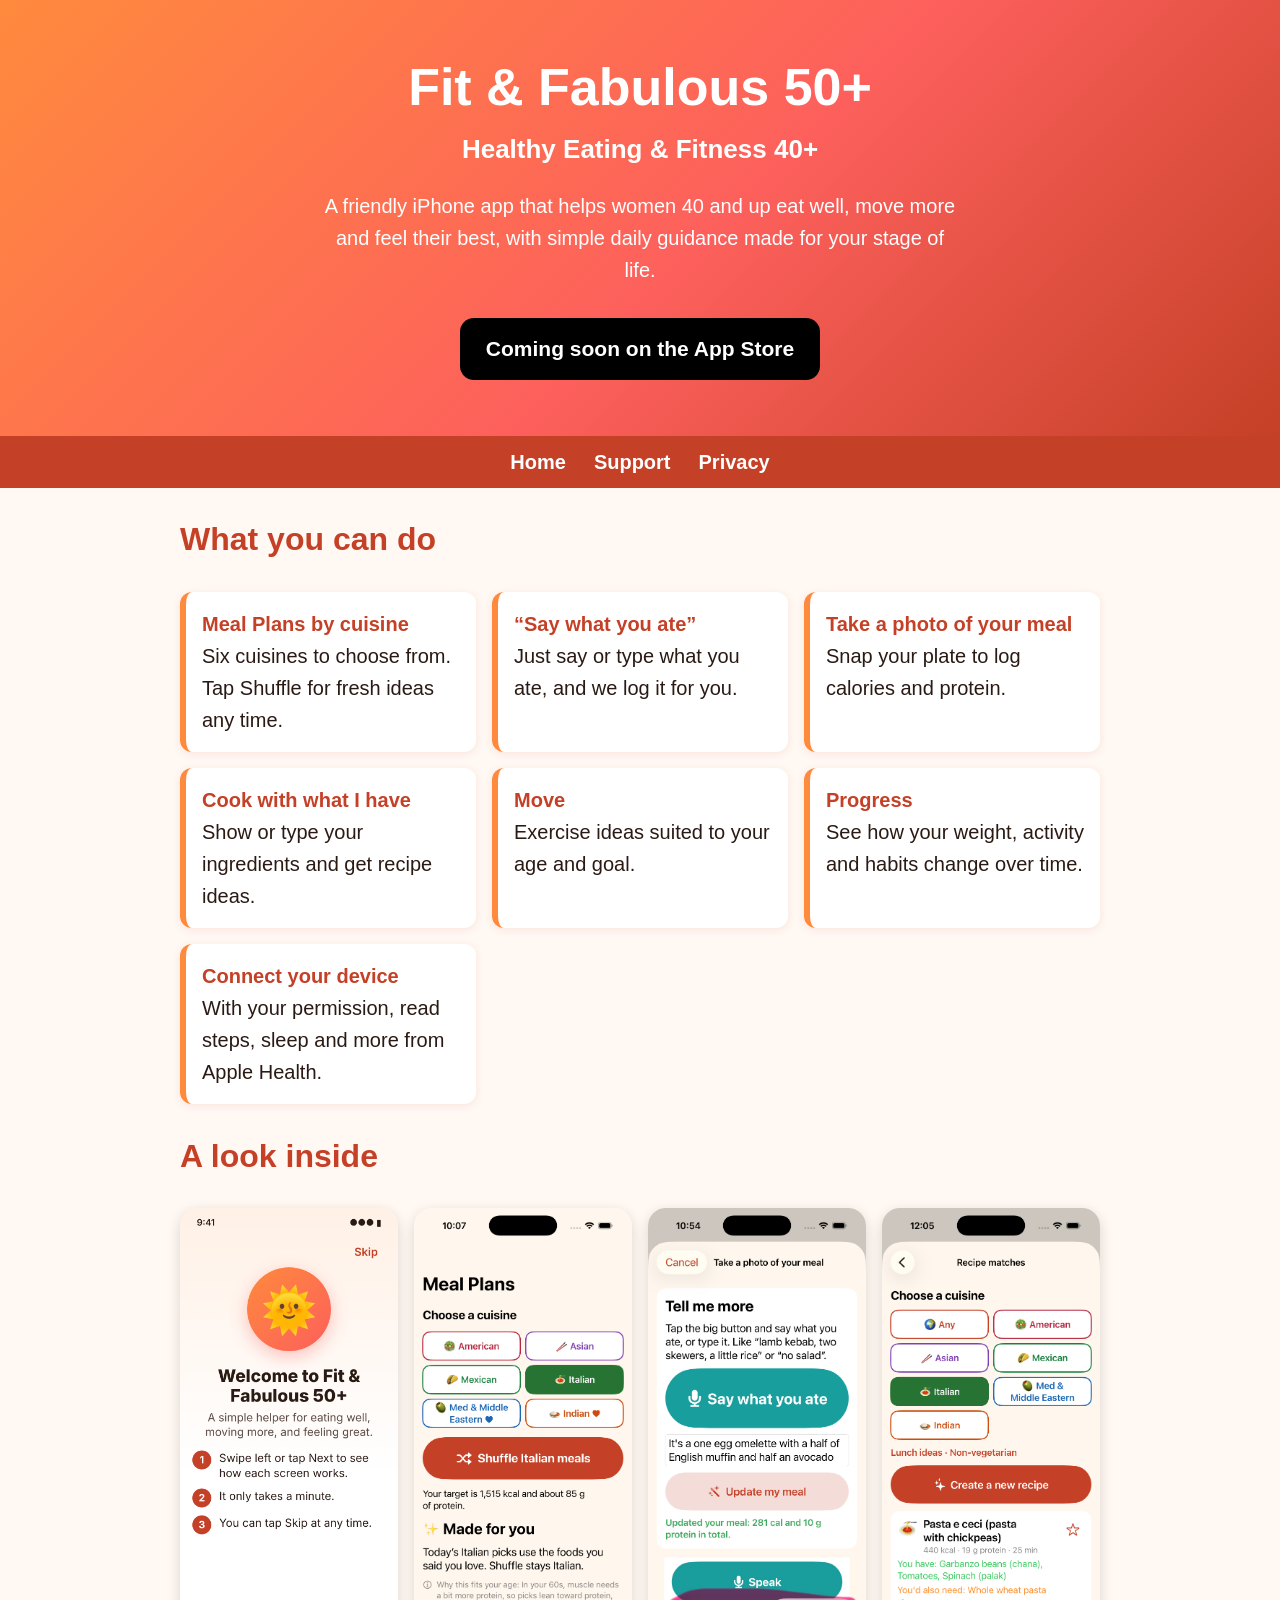
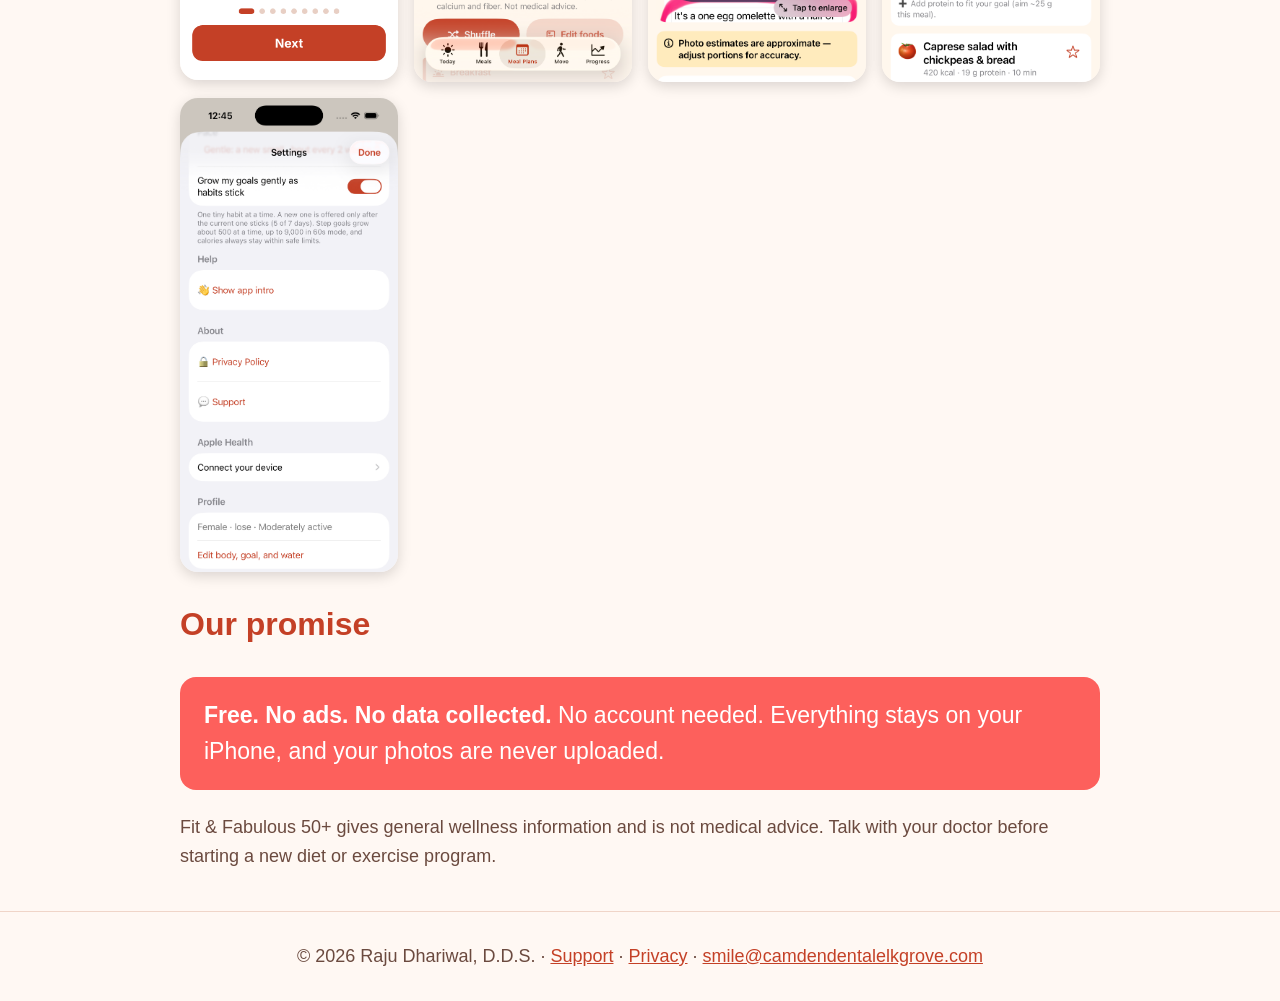
==== index.html @ a09315a0 "Add static site for GitHub Pages. Publish the Fit & Fabulous 50 site from the repository root so Pag" ====
<!DOCTYPE html><html lang="en"><head><meta charset="utf-8"><meta name="viewport" content="width=device-width,initial-scale=1">
<title>Fit &amp; Fabulous 50+ – Healthy Eating &amp; Fitness 40+</title><meta name="description" content="A free, simple iPhone app to help women 40 and up eat well, move more and feel their best. No ads, no data collected.">
<link rel="stylesheet" href="/style.css"></head><body>
<header class="top"><div class="wrap"><h1>Fit &amp; Fabulous 50+</h1><div class="sub">Healthy Eating &amp; Fitness 40+</div>
<p>A friendly iPhone app that helps women 40 and up eat well, move more and feel their best, with simple daily guidance made for your stage of life.</p>
<span class="badge" role="img" aria-label="Coming soon on the App Store"> Coming soon on the App Store</span></div></header>
<nav><a href="/">Home</a><a href="/support/">Support</a><a href="/privacy/">Privacy</a></nav>
<main class="wrap">
<h2>What you can do</h2><ul class="features">
<li><b>Meal Plans by cuisine</b>Six cuisines to choose from. Tap Shuffle for fresh ideas any time.</li>
<li><b>“Say what you ate”</b>Just say or type what you ate, and we log it for you.</li>
<li><b>Take a photo of your meal</b>Snap your plate to log calories and protein.</li>
<li><b>Cook with what I have</b>Show or type your ingredients and get recipe ideas.</li>
<li><b>Move</b>Exercise ideas suited to your age and goal.</li>
<li><b>Progress</b>See how your weight, activity and habits change over time.</li>
<li><b>Connect your device</b>With your permission, read steps, sleep and more from Apple Health.</li></ul>
<h2>A look inside</h2><div class="shots">
<img src="/images/onboarding01.png" alt="Welcome screen" loading="lazy">
<img src="/images/mealplans_shuffle_b16.png" alt="Meal Plans with Shuffle" loading="lazy">
<img src="/images/snap_review_b18.png" alt="Reviewing a meal photo" loading="lazy">
<img src="/images/cook_cuisine_b19.png" alt="Cook with what I have" loading="lazy">
<img src="/images/settings_b20.png" alt="Settings" loading="lazy"></div>
<h2>Our promise</h2><p class="promise"><strong>Free. No ads. No data collected.</strong> No account needed. Everything stays on your iPhone, and your photos are never uploaded.</p>
<p class="note">Fit &amp; Fabulous 50+ gives general wellness information and is not medical advice. Talk with your doctor before starting a new diet or exercise program.</p>
</main><footer>© 2026 Raju Dhariwal, D.D.S. · <a href="/support/">Support</a> · <a href="/privacy/">Privacy</a> · <a href="mailto:smile@camdendentalelkgrove.com">smile@camdendentalelkgrove.com</a></footer></body></html>
---- style.css ----
*{box-sizing:border-box}html{-webkit-text-size-adjust:100%}body{margin:0;font-family:-apple-system,"Segoe UI",Helvetica,Arial,sans-serif;font-size:20px;line-height:1.6;color:#2a1a14;background:#fff8f3;overflow-x:hidden}
img{max-width:100%;height:auto}a{color:#C44026}.wrap{max-width:960px;margin:0 auto;padding:0 20px}
header.top{background:linear-gradient(135deg,#FF8A3D,#FD605C 55%,#C44026);color:#fff;padding:48px 0 56px;text-align:center}
header.top h1{font-size:2.6em;margin:.2em 0;line-height:1.15}header.top .sub{font-size:1.3em;font-weight:600}header.top p{max-width:640px;margin:1em auto}
nav{background:#C44026;text-align:center;padding:10px}nav a{color:#fff;margin:0 14px;font-weight:600;text-decoration:none}
.badge{display:inline-block;background:#000;color:#fff;border-radius:14px;padding:14px 26px;font-weight:700;font-size:1.05em;margin-top:12px}
h2{color:#C44026;font-size:1.6em}.features{list-style:none;padding:0;display:grid;grid-template-columns:repeat(auto-fit,minmax(260px,1fr));gap:16px}
.features li{background:#fff;border-left:6px solid #FF8A3D;border-radius:12px;padding:16px;box-shadow:0 2px 8px rgba(196,64,38,.1)}.features b{display:block;color:#C44026}
.shots{display:grid;grid-template-columns:repeat(auto-fit,minmax(180px,1fr));gap:16px}.shots img{border-radius:18px;box-shadow:0 4px 14px rgba(0,0,0,.15)}
.promise{background:#FD605C;color:#fff;border-radius:16px;padding:20px 24px;font-size:1.15em}
.note,footer{font-size:.9em;color:#6b4a3f}footer{text-align:center;padding:30px 20px;border-top:1px solid #f0d5c8;margin-top:40px}
.box{background:#ffe9dc;padding:16px;border-radius:12px}main{padding:20px 0}
@media(max-width:600px){body{font-size:19px}header.top h1{font-size:2em}}
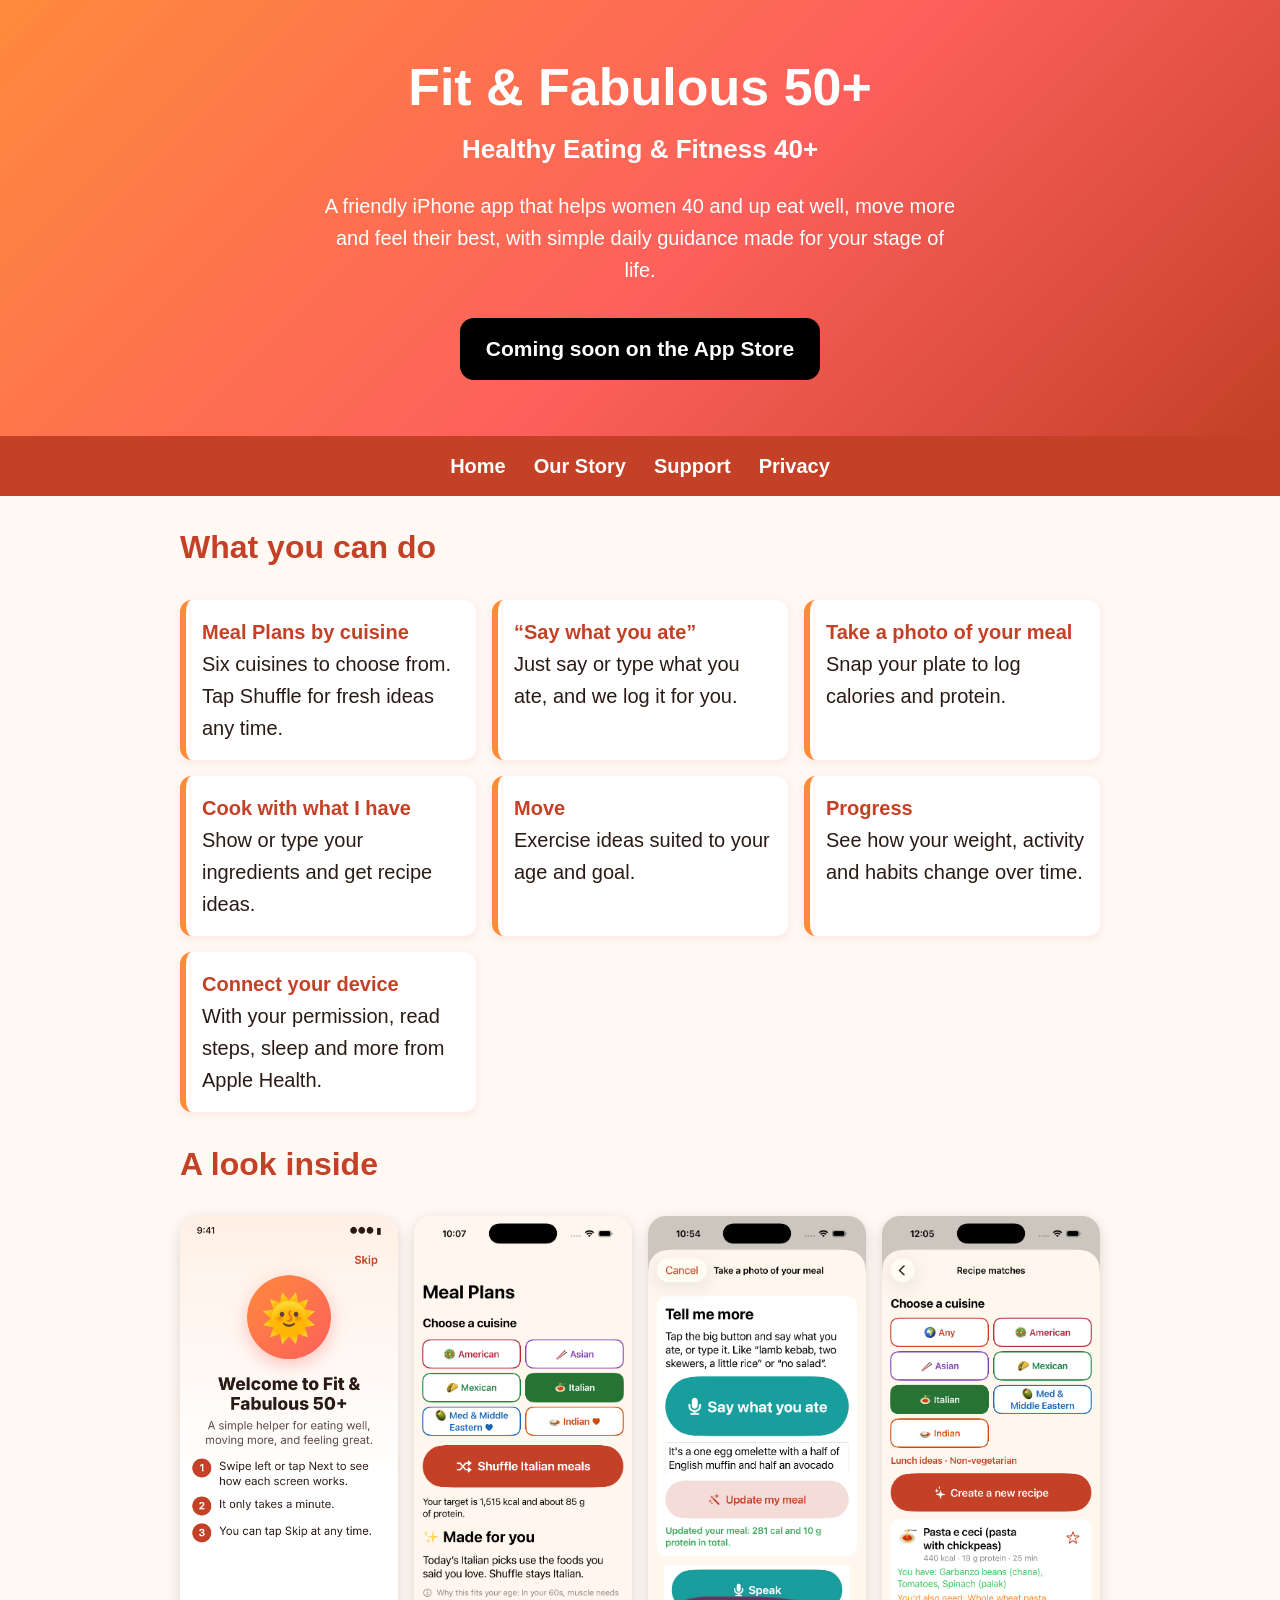
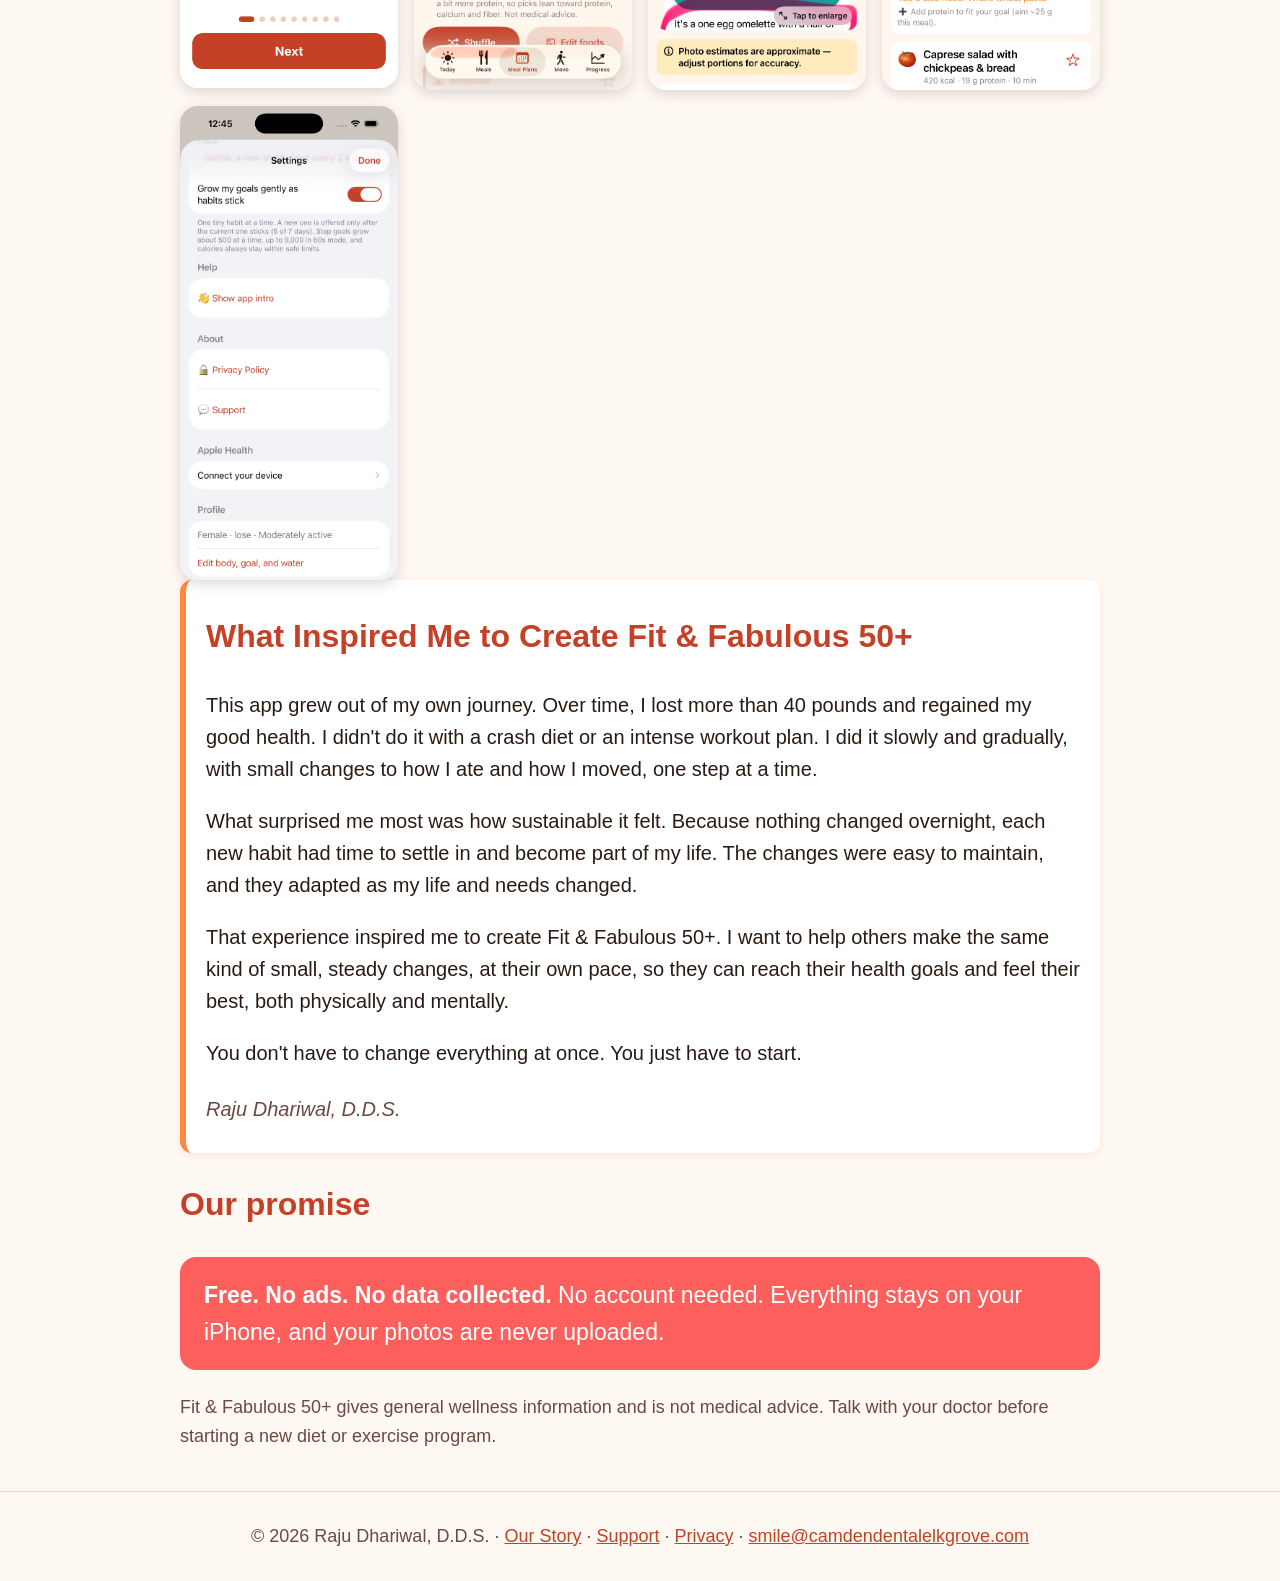
==== commit 852c6736: "Add the founder's story to the homepage. Place the note after the screenshots and link to it as Our " ====
--- a/index.html
+++ b/index.html
@@ -4,7 +4,7 @@
 <header class="top"><div class="wrap"><h1>Fit &amp; Fabulous 50+</h1><div class="sub">Healthy Eating &amp; Fitness 40+</div>
 <p>A friendly iPhone app that helps women 40 and up eat well, move more and feel their best, with simple daily guidance made for your stage of life.</p>
 <span class="badge" role="img" aria-label="Coming soon on the App Store"> Coming soon on the App Store</span></div></header>
-<nav><a href="/">Home</a><a href="/support/">Support</a><a href="/privacy/">Privacy</a></nav>
+<nav><a href="/">Home</a><a href="#story">Our Story</a><a href="/support/">Support</a><a href="/privacy/">Privacy</a></nav>
 <main class="wrap">
 <h2>What you can do</h2><ul class="features">
 <li><b>Meal Plans by cuisine</b>Six cuisines to choose from. Tap Shuffle for fresh ideas any time.</li>
@@ -20,6 +20,14 @@
 <img src="/images/snap_review_b18.png" alt="Reviewing a meal photo" loading="lazy">
 <img src="/images/cook_cuisine_b19.png" alt="Cook with what I have" loading="lazy">
 <img src="/images/settings_b20.png" alt="Settings" loading="lazy"></div>
+<section id="story" class="story">
+<h2>What Inspired Me to Create Fit &amp; Fabulous 50+</h2>
+<p>This app grew out of my own journey. Over time, I lost more than 40 pounds and regained my good health. I didn't do it with a crash diet or an intense workout plan. I did it slowly and gradually, with small changes to how I ate and how I moved, one step at a time.</p>
+<p>What surprised me most was how sustainable it felt. Because nothing changed overnight, each new habit had time to settle in and become part of my life. The changes were easy to maintain, and they adapted as my life and needs changed.</p>
+<p>That experience inspired me to create Fit &amp; Fabulous 50+. I want to help others make the same kind of small, steady changes, at their own pace, so they can reach their health goals and feel their best, both physically and mentally.</p>
+<p>You don't have to change everything at once. You just have to start.</p>
+<p class="signature"><em>Raju Dhariwal, D.D.S.</em></p>
+</section>
 <h2>Our promise</h2><p class="promise"><strong>Free. No ads. No data collected.</strong> No account needed. Everything stays on your iPhone, and your photos are never uploaded.</p>
 <p class="note">Fit &amp; Fabulous 50+ gives general wellness information and is not medical advice. Talk with your doctor before starting a new diet or exercise program.</p>
-</main><footer>© 2026 Raju Dhariwal, D.D.S. · <a href="/support/">Support</a> · <a href="/privacy/">Privacy</a> · <a href="mailto:smile@camdendentalelkgrove.com">smile@camdendentalelkgrove.com</a></footer></body></html>
+</main><footer>© 2026 Raju Dhariwal, D.D.S. · <a href="#story">Our Story</a> · <a href="/support/">Support</a> · <a href="/privacy/">Privacy</a> · <a href="mailto:smile@camdendentalelkgrove.com">smile@camdendentalelkgrove.com</a></footer></body></html>
--- a/style.css
+++ b/style.css
@@ -1,12 +1,14 @@
 *{box-sizing:border-box}html{-webkit-text-size-adjust:100%}body{margin:0;font-family:-apple-system,"Segoe UI",Helvetica,Arial,sans-serif;font-size:20px;line-height:1.6;color:#2a1a14;background:#fff8f3;overflow-x:hidden}
-img{max-width:100%;height:auto}a{color:#C44026}.wrap{max-width:960px;margin:0 auto;padding:0 20px}
+img{max-width:100%;height:auto}a{color:#C44026;overflow-wrap:break-word}.wrap{max-width:960px;margin:0 auto;padding:0 20px}
 header.top{background:linear-gradient(135deg,#FF8A3D,#FD605C 55%,#C44026);color:#fff;padding:48px 0 56px;text-align:center}
 header.top h1{font-size:2.6em;margin:.2em 0;line-height:1.15}header.top .sub{font-size:1.3em;font-weight:600}header.top p{max-width:640px;margin:1em auto}
-nav{background:#C44026;text-align:center;padding:10px}nav a{color:#fff;margin:0 14px;font-weight:600;text-decoration:none}
+nav{background:#C44026;text-align:center;padding:10px 8px}nav a{color:#fff;display:inline-block;margin:4px 14px;font-weight:600;text-decoration:none}
 .badge{display:inline-block;background:#000;color:#fff;border-radius:14px;padding:14px 26px;font-weight:700;font-size:1.05em;margin-top:12px}
 h2{color:#C44026;font-size:1.6em}.features{list-style:none;padding:0;display:grid;grid-template-columns:repeat(auto-fit,minmax(260px,1fr));gap:16px}
 .features li{background:#fff;border-left:6px solid #FF8A3D;border-radius:12px;padding:16px;box-shadow:0 2px 8px rgba(196,64,38,.1)}.features b{display:block;color:#C44026}
 .shots{display:grid;grid-template-columns:repeat(auto-fit,minmax(180px,1fr));gap:16px}.shots img{border-radius:18px;box-shadow:0 4px 14px rgba(0,0,0,.15)}
+.story{background:#fff;border-left:6px solid #FF8A3D;border-radius:12px;padding:4px 20px 8px;box-shadow:0 2px 8px rgba(196,64,38,.1);overflow-wrap:break-word}
+.story .signature{font-style:italic;color:#6b4a3f;margin-top:1.2em}
 .promise{background:#FD605C;color:#fff;border-radius:16px;padding:20px 24px;font-size:1.15em}
 .note,footer{font-size:.9em;color:#6b4a3f}footer{text-align:center;padding:30px 20px;border-top:1px solid #f0d5c8;margin-top:40px}
 .box{background:#ffe9dc;padding:16px;border-radius:12px}main{padding:20px 0}
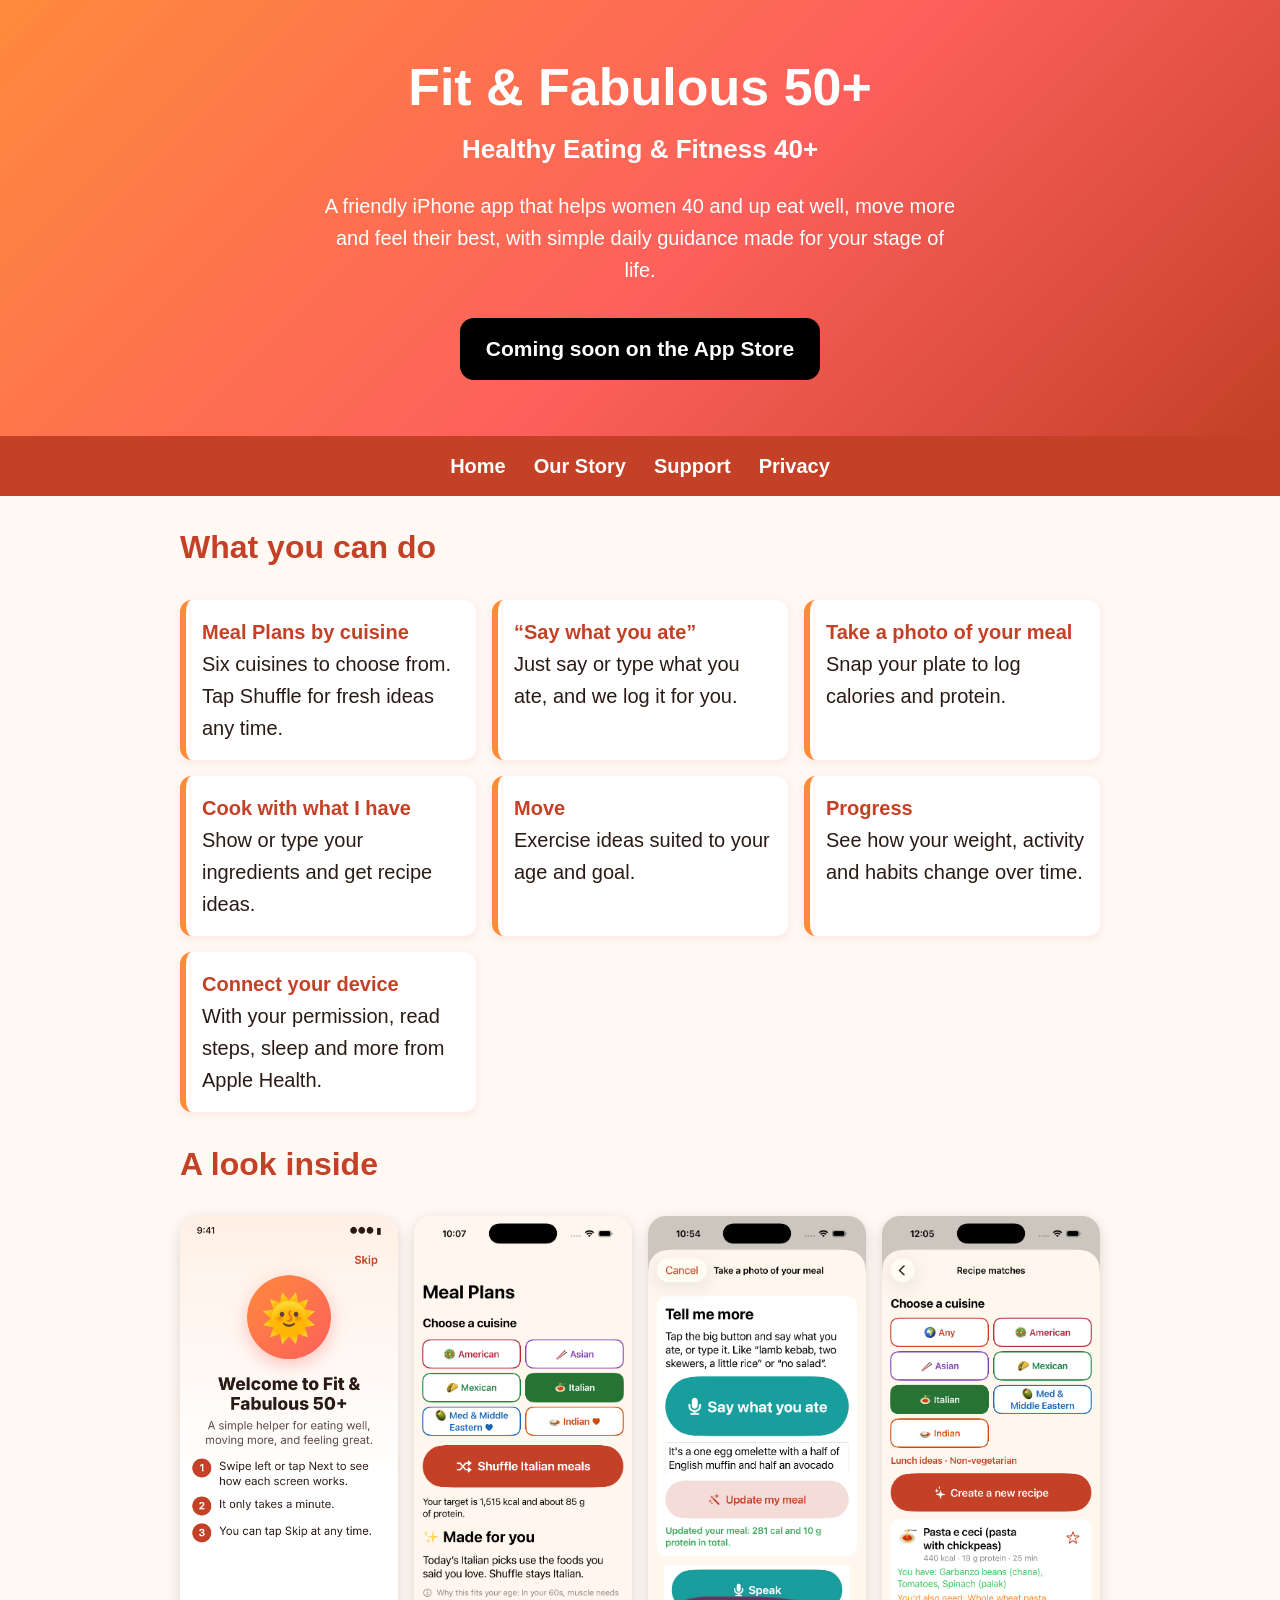
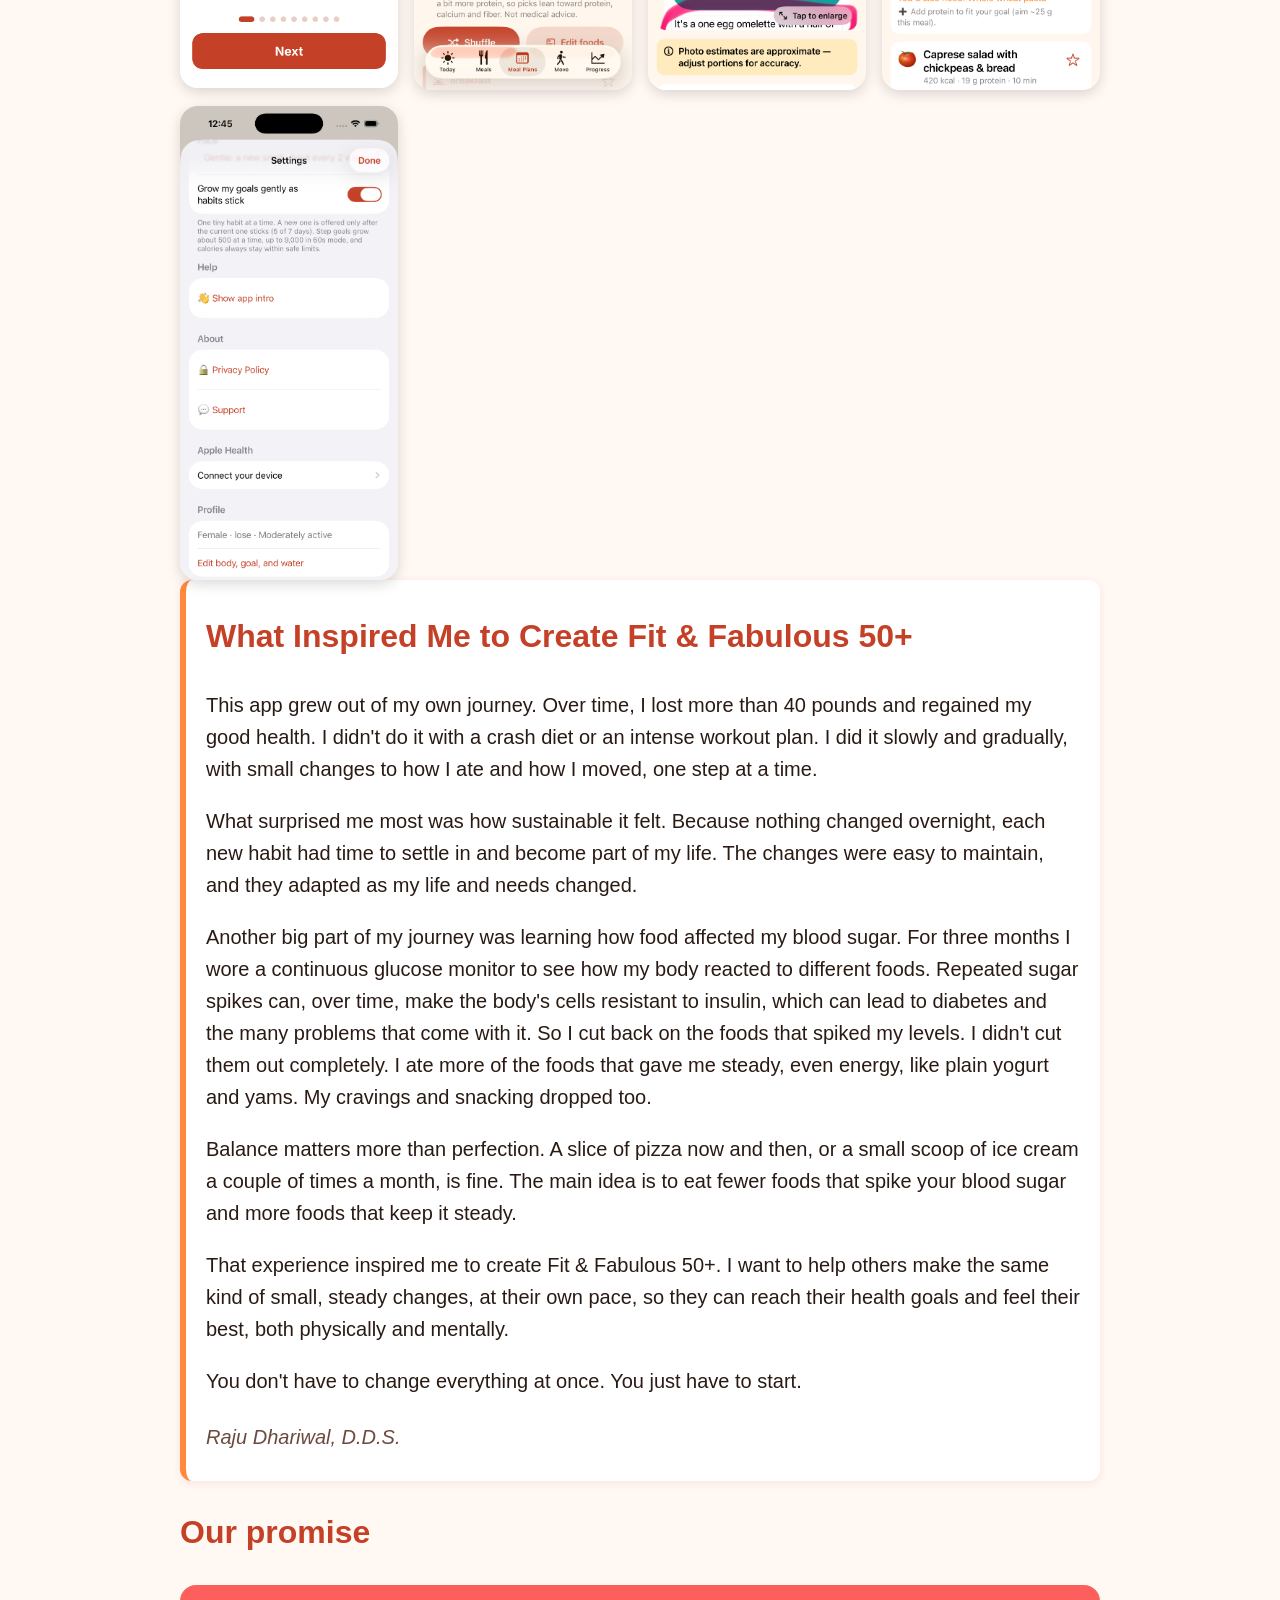
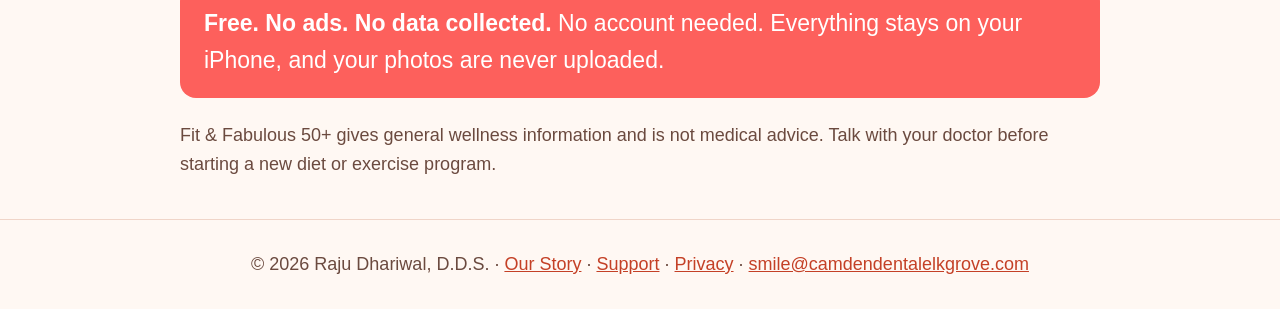
==== commit ef2b549d: "Add blood sugar paragraphs to the founder's story. Insert the two new notes between the habit paragr" ====
--- a/index.html
+++ b/index.html
@@ -24,6 +24,8 @@
 <h2>What Inspired Me to Create Fit &amp; Fabulous 50+</h2>
 <p>This app grew out of my own journey. Over time, I lost more than 40 pounds and regained my good health. I didn't do it with a crash diet or an intense workout plan. I did it slowly and gradually, with small changes to how I ate and how I moved, one step at a time.</p>
 <p>What surprised me most was how sustainable it felt. Because nothing changed overnight, each new habit had time to settle in and become part of my life. The changes were easy to maintain, and they adapted as my life and needs changed.</p>
+<p>Another big part of my journey was learning how food affected my blood sugar. For three months I wore a continuous glucose monitor to see how my body reacted to different foods. Repeated sugar spikes can, over time, make the body's cells resistant to insulin, which can lead to diabetes and the many problems that come with it. So I cut back on the foods that spiked my levels. I didn't cut them out completely. I ate more of the foods that gave me steady, even energy, like plain yogurt and yams. My cravings and snacking dropped too.</p>
+<p>Balance matters more than perfection. A slice of pizza now and then, or a small scoop of ice cream a couple of times a month, is fine. The main idea is to eat fewer foods that spike your blood sugar and more foods that keep it steady.</p>
 <p>That experience inspired me to create Fit &amp; Fabulous 50+. I want to help others make the same kind of small, steady changes, at their own pace, so they can reach their health goals and feel their best, both physically and mentally.</p>
 <p>You don't have to change everything at once. You just have to start.</p>
 <p class="signature"><em>Raju Dhariwal, D.D.S.</em></p>
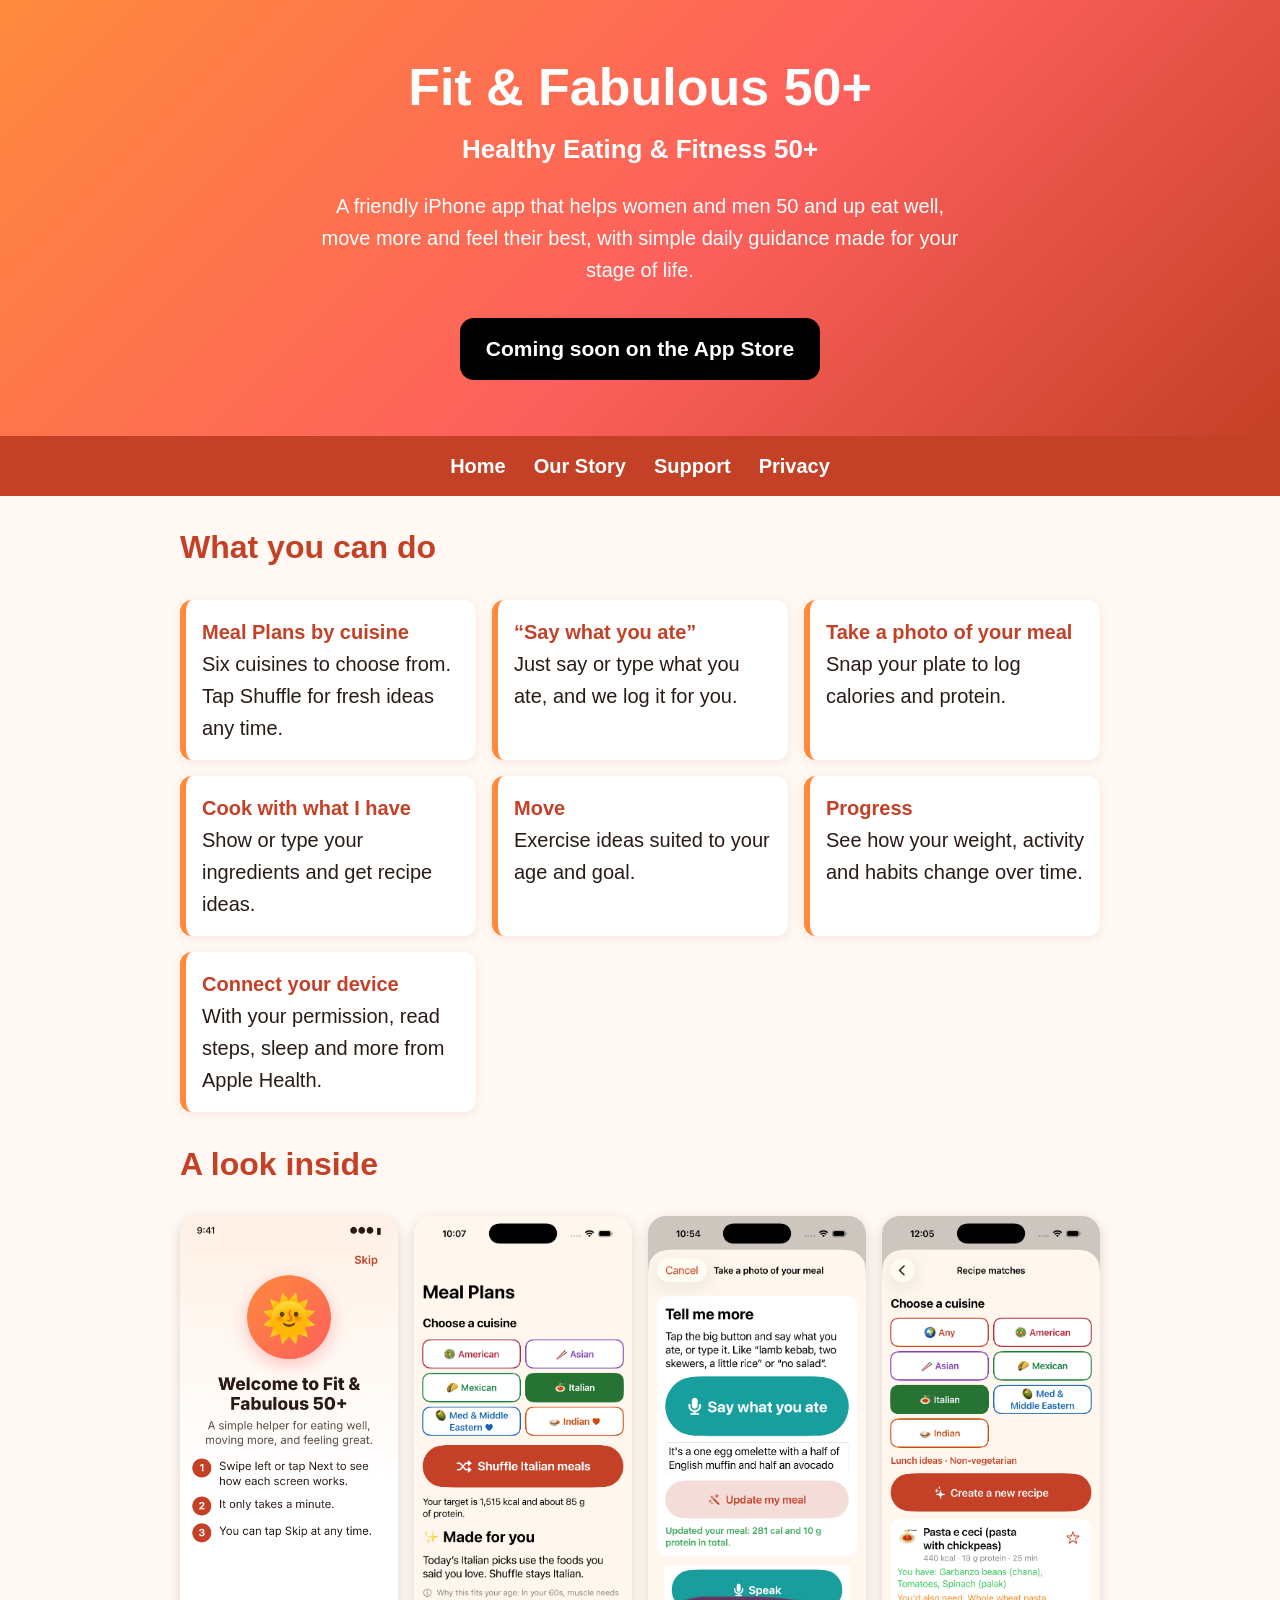
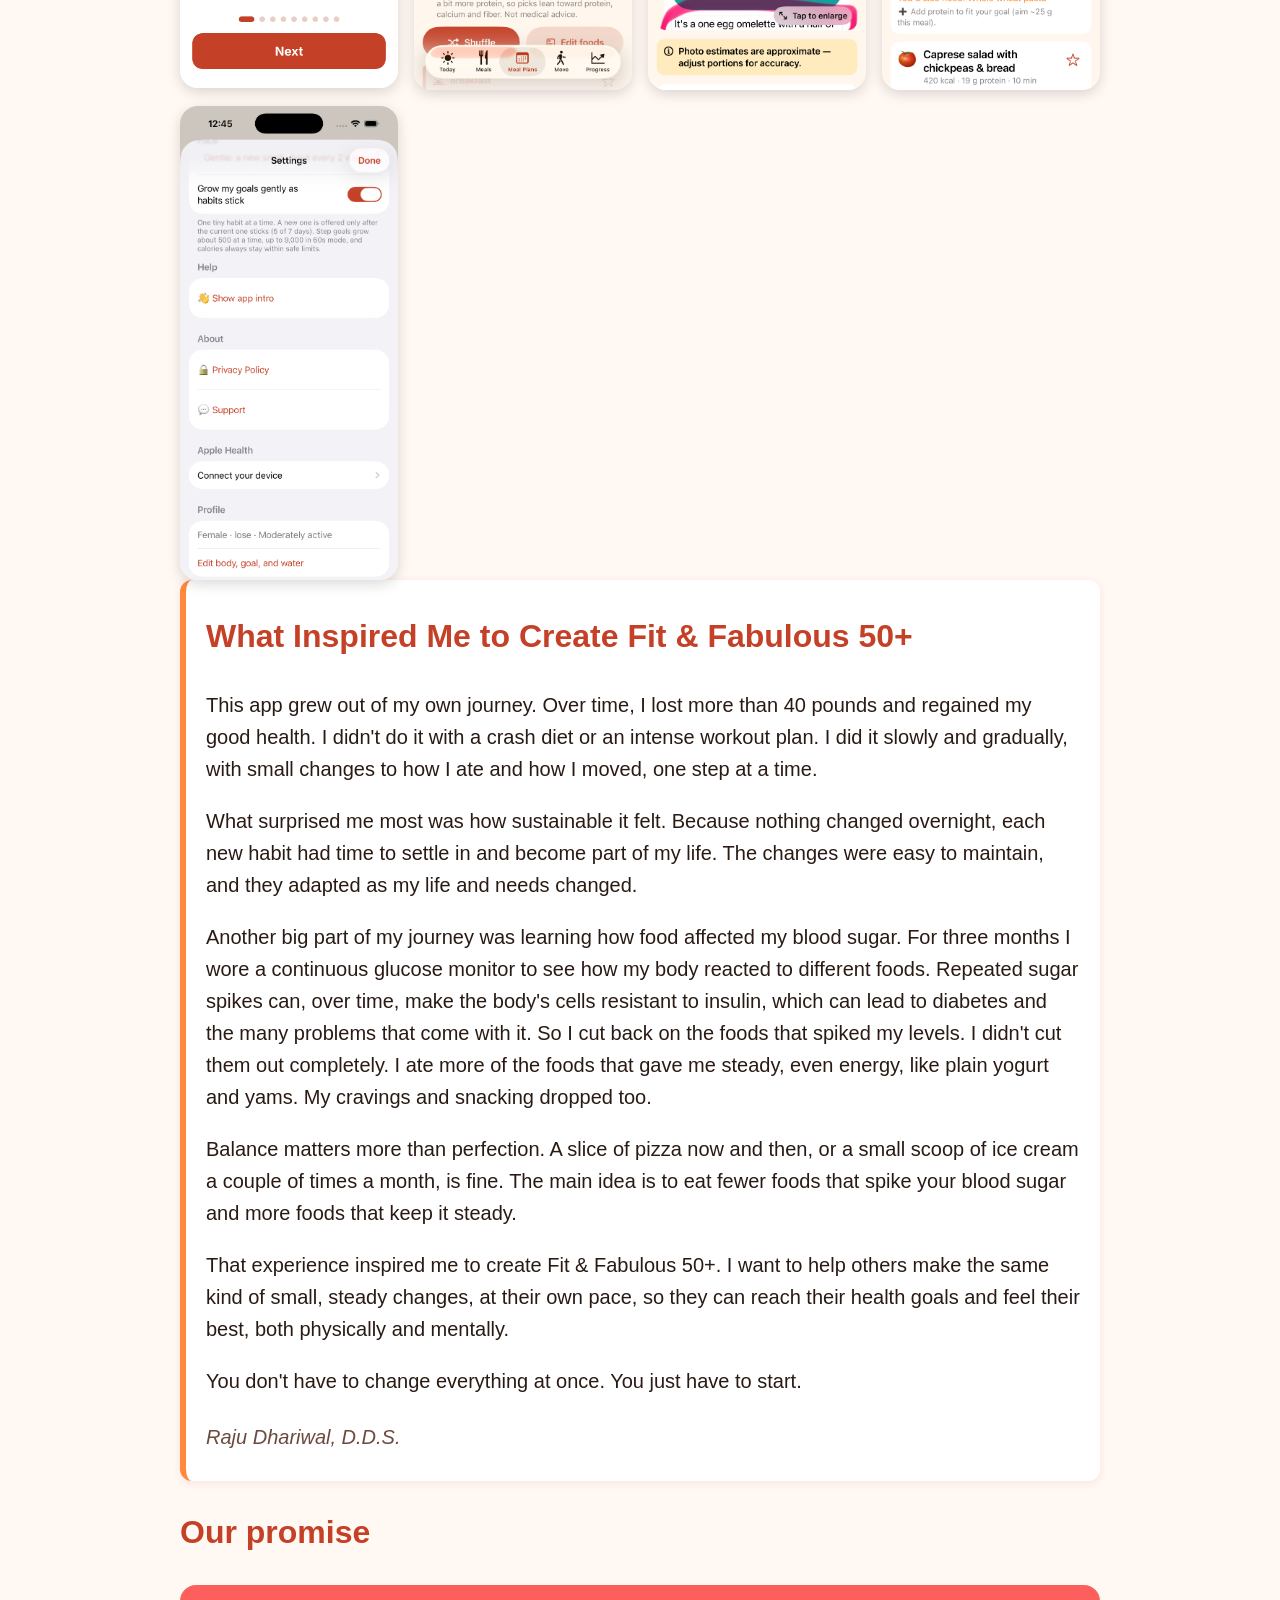
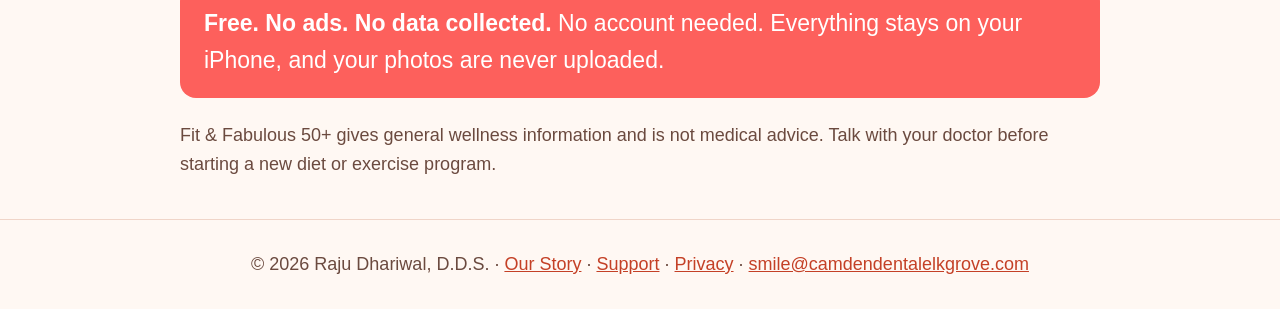
==== commit dca18834: "Address women and men 50+ in the site copy. Update the homepage subtitle, description, and the suppo" ====
--- a/index.html
+++ b/index.html
@@ -1,8 +1,8 @@
 <!DOCTYPE html><html lang="en"><head><meta charset="utf-8"><meta name="viewport" content="width=device-width,initial-scale=1">
-<title>Fit &amp; Fabulous 50+ – Healthy Eating &amp; Fitness 40+</title><meta name="description" content="A free, simple iPhone app to help women 40 and up eat well, move more and feel their best. No ads, no data collected.">
+<title>Fit &amp; Fabulous 50+ – Healthy Eating &amp; Fitness 50+</title><meta name="description" content="A free, simple iPhone app to help women and men 50 and up eat well, move more and feel their best. No ads, no data collected.">
 <link rel="stylesheet" href="/style.css"></head><body>
-<header class="top"><div class="wrap"><h1>Fit &amp; Fabulous 50+</h1><div class="sub">Healthy Eating &amp; Fitness 40+</div>
-<p>A friendly iPhone app that helps women 40 and up eat well, move more and feel their best, with simple daily guidance made for your stage of life.</p>
+<header class="top"><div class="wrap"><h1>Fit &amp; Fabulous 50+</h1><div class="sub">Healthy Eating &amp; Fitness 50+</div>
+<p>A friendly iPhone app that helps women and men 50 and up eat well, move more and feel their best, with simple daily guidance made for your stage of life.</p>
 <span class="badge" role="img" aria-label="Coming soon on the App Store"> Coming soon on the App Store</span></div></header>
 <nav><a href="/">Home</a><a href="#story">Our Story</a><a href="/support/">Support</a><a href="/privacy/">Privacy</a></nav>
 <main class="wrap">
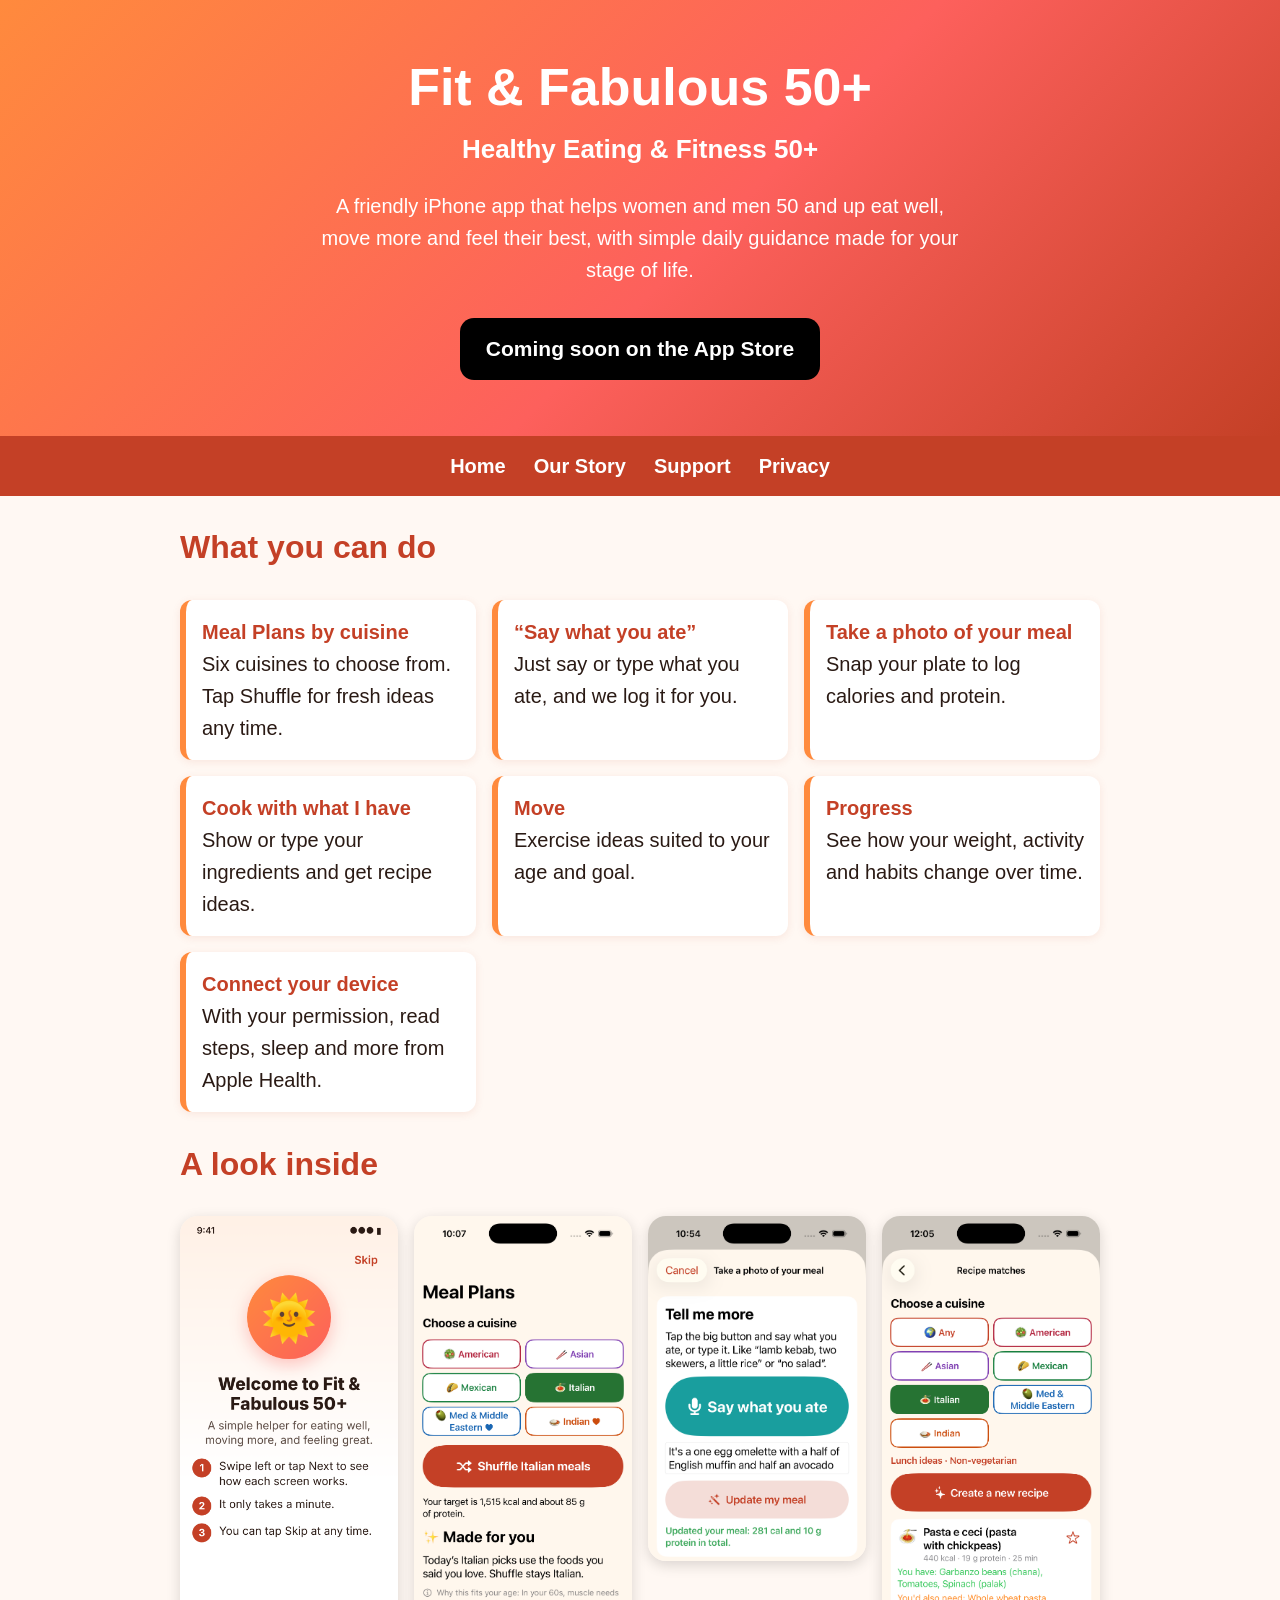
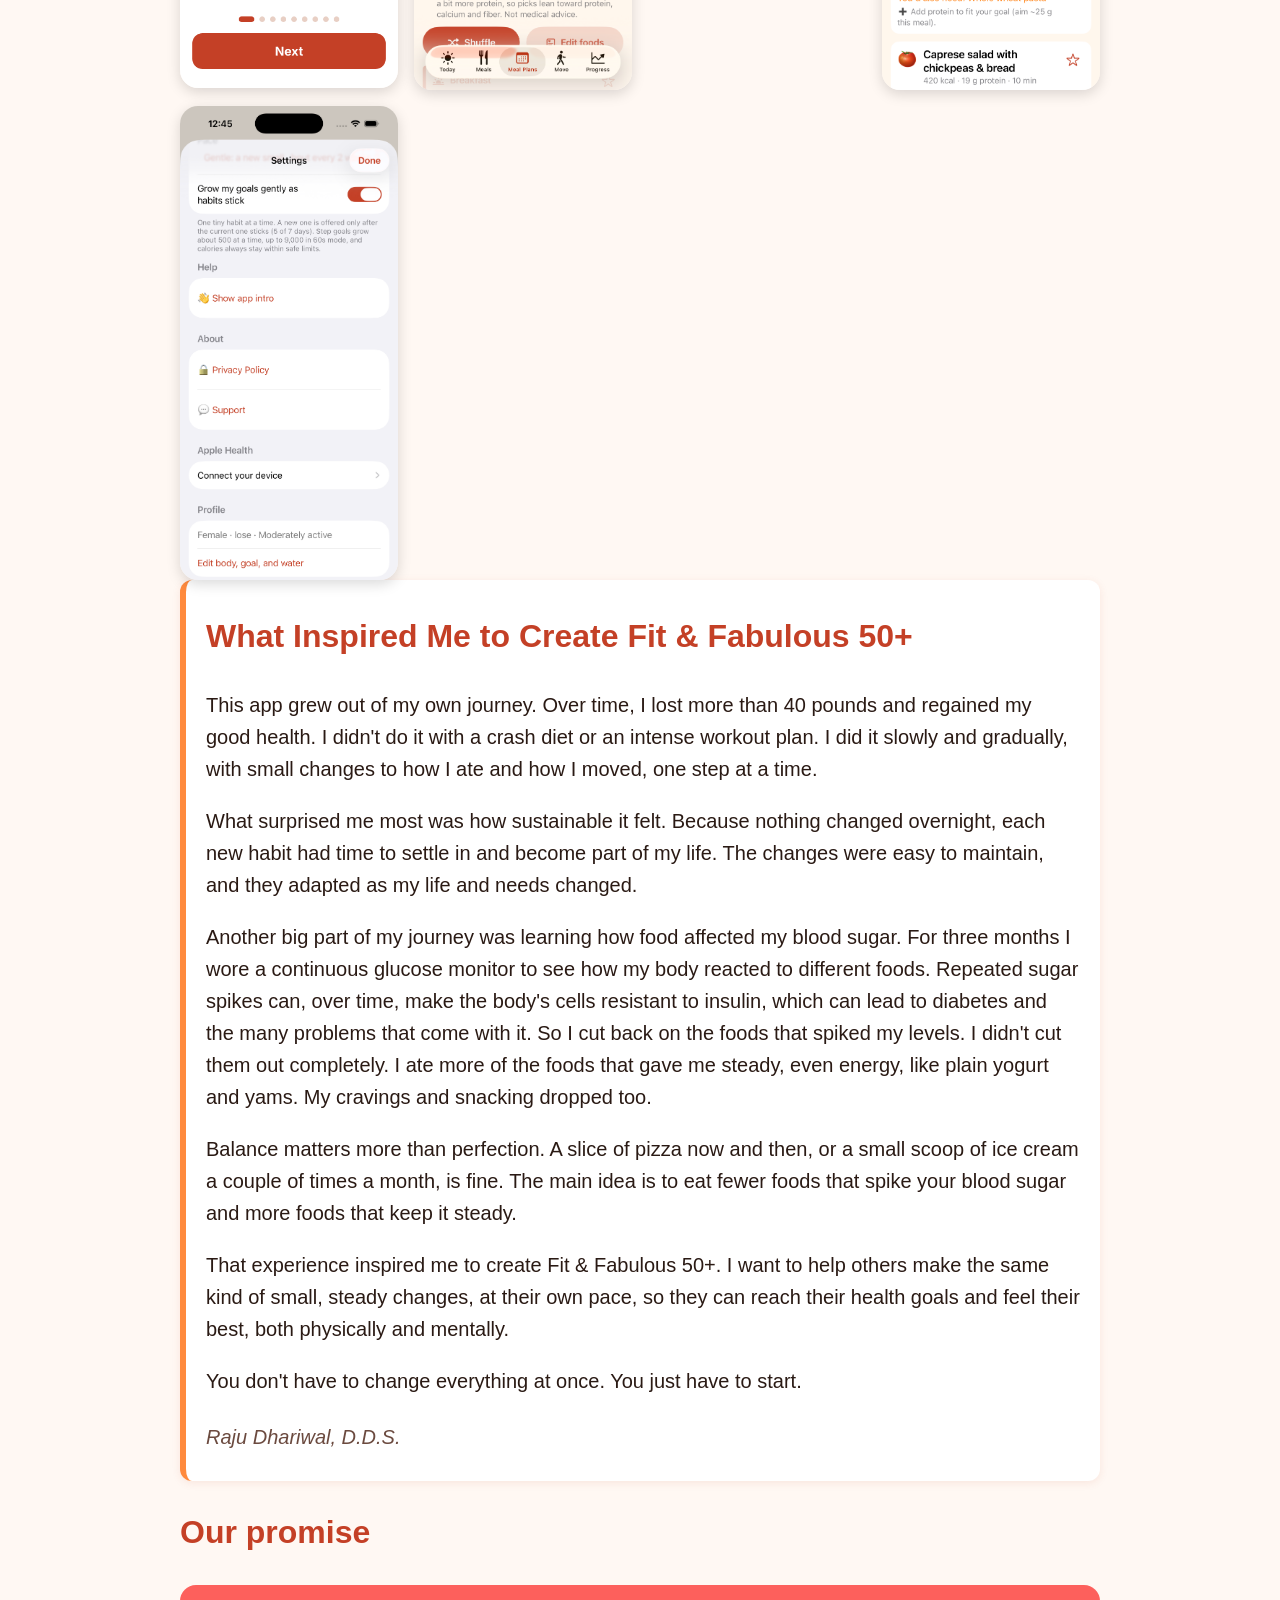
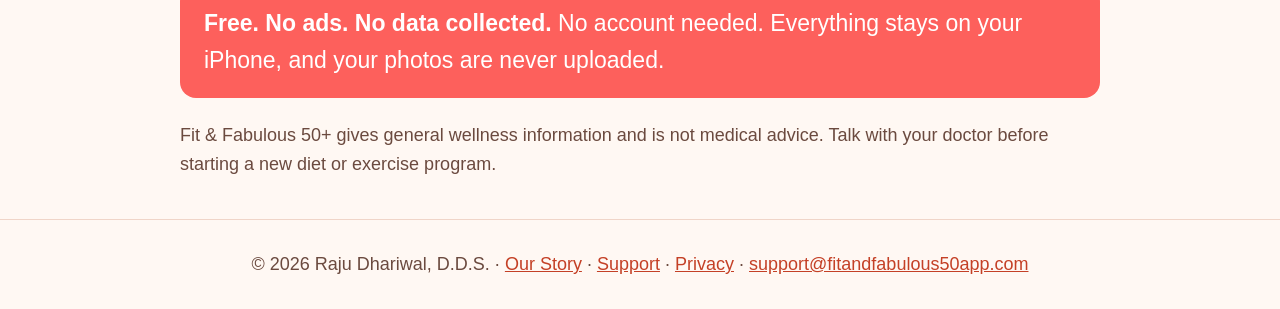
==== commit 428acd99: "Use the app support address for contact links. Replace the Camden Dental email with support@fitandfa" ====
--- a/index.html
+++ b/index.html
@@ -32,4 +32,4 @@
 </section>
 <h2>Our promise</h2><p class="promise"><strong>Free. No ads. No data collected.</strong> No account needed. Everything stays on your iPhone, and your photos are never uploaded.</p>
 <p class="note">Fit &amp; Fabulous 50+ gives general wellness information and is not medical advice. Talk with your doctor before starting a new diet or exercise program.</p>
-</main><footer>© 2026 Raju Dhariwal, D.D.S. · <a href="#story">Our Story</a> · <a href="/support/">Support</a> · <a href="/privacy/">Privacy</a> · <a href="mailto:smile@camdendentalelkgrove.com">smile@camdendentalelkgrove.com</a></footer></body></html>
+</main><footer>© 2026 Raju Dhariwal, D.D.S. · <a href="#story">Our Story</a> · <a href="/support/">Support</a> · <a href="/privacy/">Privacy</a> · <a href="mailto:support@fitandfabulous50app.com">support@fitandfabulous50app.com</a></footer></body></html>
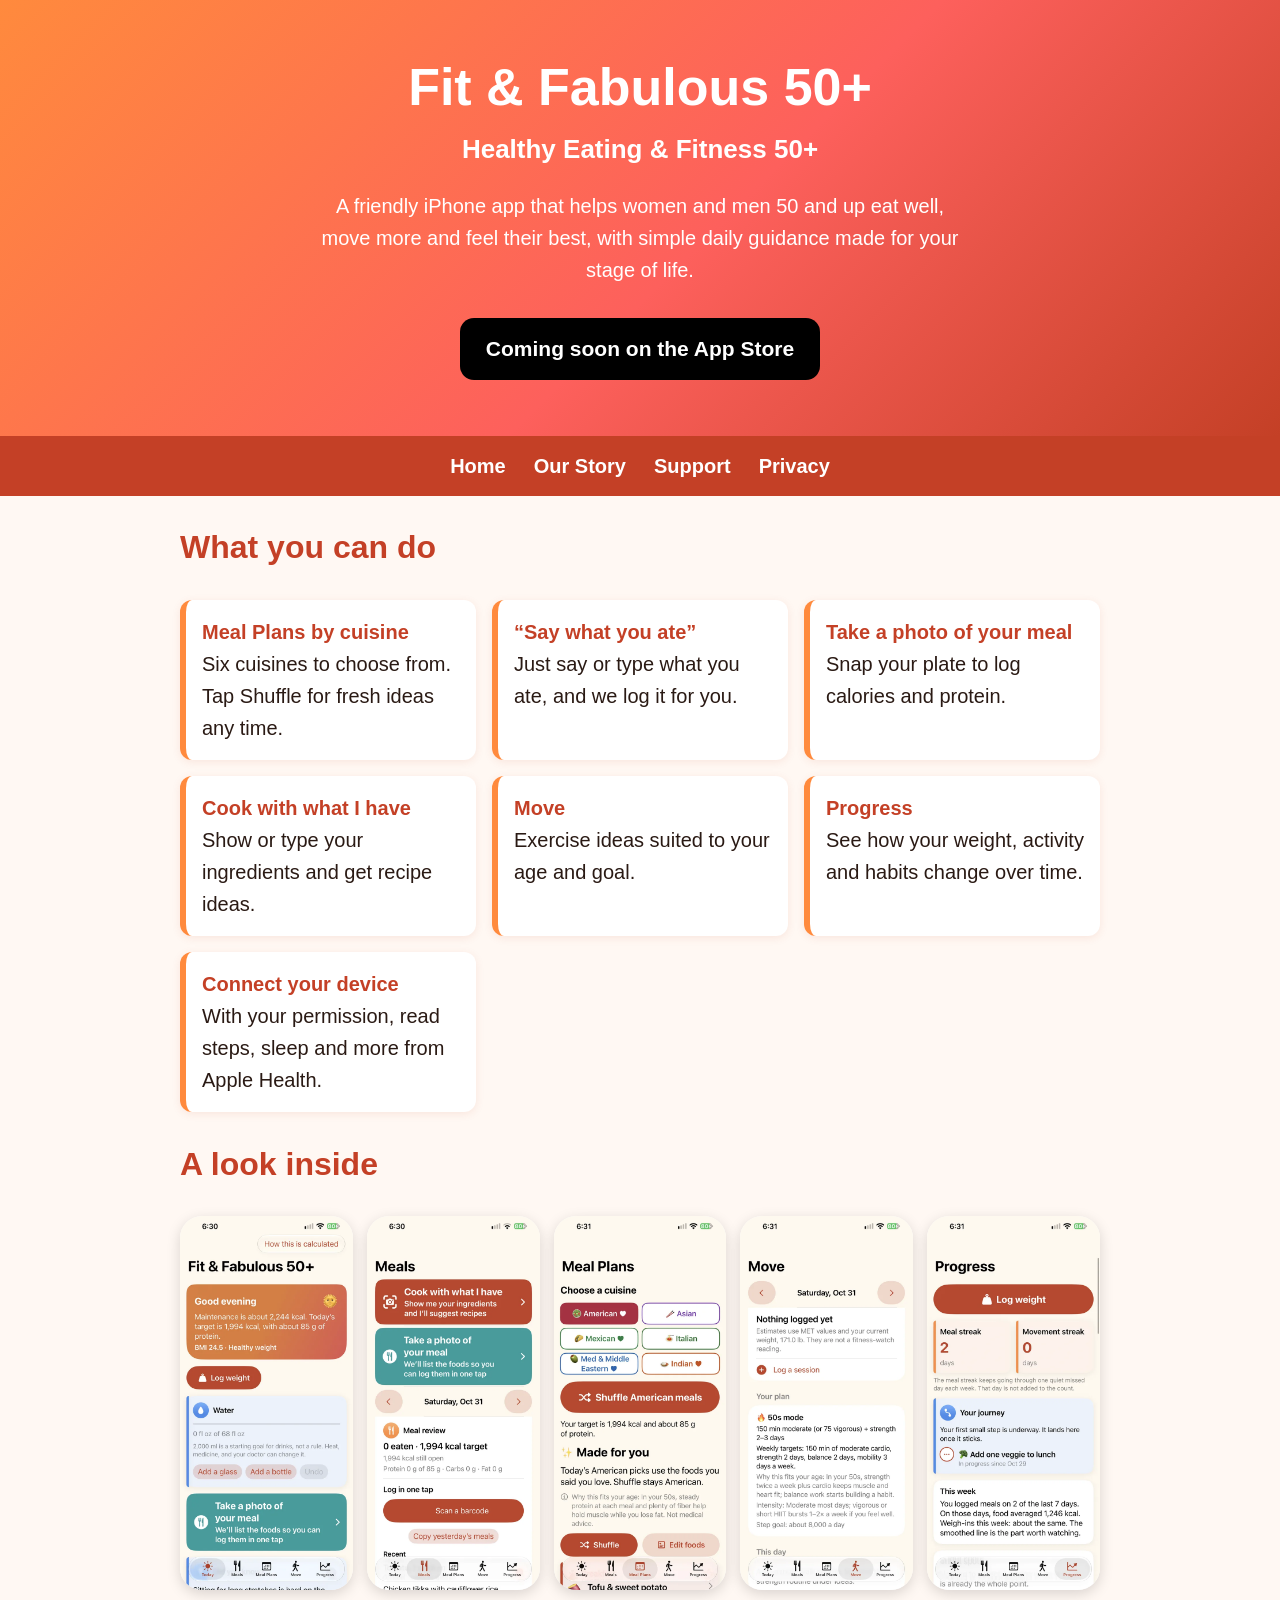
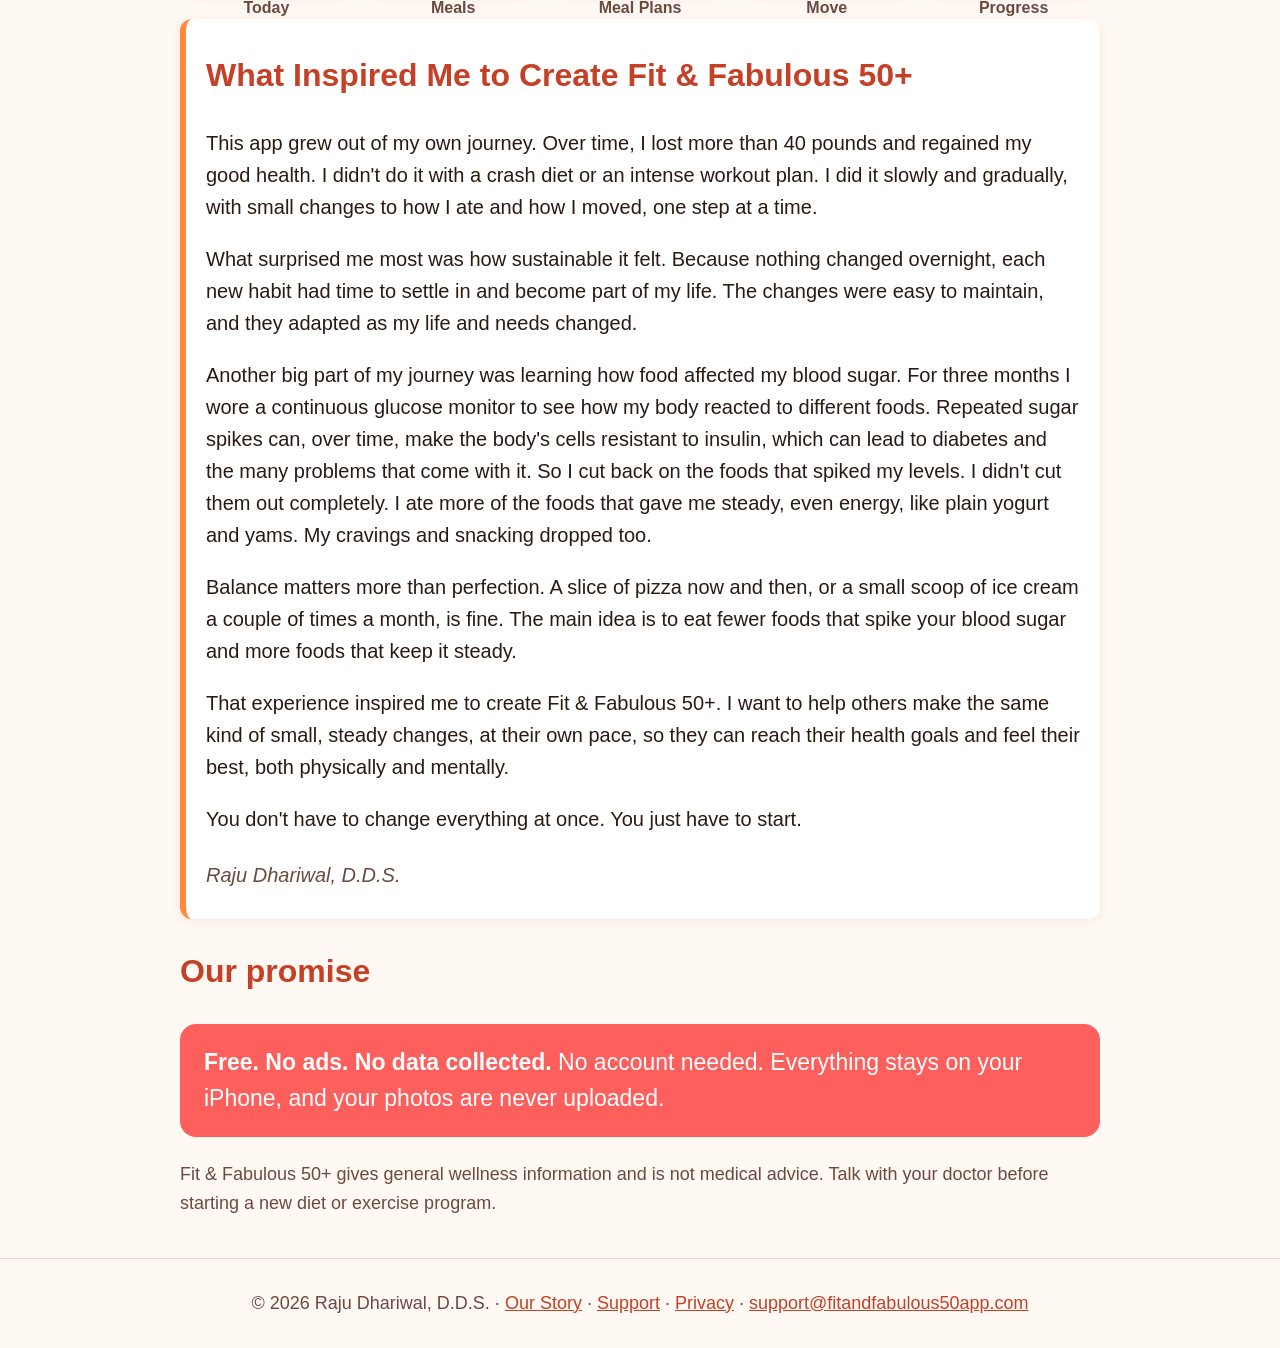
==== commit 027dfa42: "Replace homepage screenshots with an even phone grid. Use the five app screens at the same size, in " ====
--- a/index.html
+++ b/index.html
@@ -15,11 +15,12 @@
 <li><b>Progress</b>See how your weight, activity and habits change over time.</li>
 <li><b>Connect your device</b>With your permission, read steps, sleep and more from Apple Health.</li></ul>
 <h2>A look inside</h2><div class="shots">
-<img src="/images/onboarding01.png" alt="Welcome screen" loading="lazy">
-<img src="/images/mealplans_shuffle_b16.png" alt="Meal Plans with Shuffle" loading="lazy">
-<img src="/images/snap_review_b18.png" alt="Reviewing a meal photo" loading="lazy">
-<img src="/images/cook_cuisine_b19.png" alt="Cook with what I have" loading="lazy">
-<img src="/images/settings_b20.png" alt="Settings" loading="lazy"></div>
+<figure><img src="/images/today.webp" alt="Today" width="600" height="1298" loading="lazy"><figcaption>Today</figcaption></figure>
+<figure><img src="/images/meals.webp" alt="Meals" width="600" height="1298" loading="lazy"><figcaption>Meals</figcaption></figure>
+<figure><img src="/images/mealplans.webp" alt="Meal Plans" width="600" height="1298" loading="lazy"><figcaption>Meal Plans</figcaption></figure>
+<figure><img src="/images/move.webp" alt="Move" width="600" height="1298" loading="lazy"><figcaption>Move</figcaption></figure>
+<figure><img src="/images/progress.webp" alt="Progress" width="600" height="1298" loading="lazy"><figcaption>Progress</figcaption></figure>
+</div>
 <section id="story" class="story">
 <h2>What Inspired Me to Create Fit &amp; Fabulous 50+</h2>
 <p>This app grew out of my own journey. Over time, I lost more than 40 pounds and regained my good health. I didn't do it with a crash diet or an intense workout plan. I did it slowly and gradually, with small changes to how I ate and how I moved, one step at a time.</p>
--- a/style.css
+++ b/style.css
@@ -6,7 +6,10 @@
 .badge{display:inline-block;background:#000;color:#fff;border-radius:14px;padding:14px 26px;font-weight:700;font-size:1.05em;margin-top:12px}
 h2{color:#C44026;font-size:1.6em}.features{list-style:none;padding:0;display:grid;grid-template-columns:repeat(auto-fit,minmax(260px,1fr));gap:16px}
 .features li{background:#fff;border-left:6px solid #FF8A3D;border-radius:12px;padding:16px;box-shadow:0 2px 8px rgba(196,64,38,.1)}.features b{display:block;color:#C44026}
-.shots{display:grid;grid-template-columns:repeat(auto-fit,minmax(180px,1fr));gap:16px}.shots img{border-radius:18px;box-shadow:0 4px 14px rgba(0,0,0,.15)}
+.shots{display:grid;grid-template-columns:repeat(2,minmax(0,1fr));gap:16px 14px}.shots figure{margin:0}.shots figure:last-child{grid-column:1 / -1;justify-self:center;width:calc((100% - 14px) / 2)}
+.shots img{display:block;width:100%;height:auto;aspect-ratio:600/1298;object-fit:contain;object-position:top center;border-radius:22px;box-shadow:0 4px 14px rgba(0,0,0,.15);background:#fff}
+.shots figcaption{text-align:center;font-size:.8em;font-weight:600;line-height:1.3;color:#6b4a3f;margin-top:8px}
+@media(min-width:900px){.shots{grid-template-columns:repeat(5,minmax(0,1fr))}.shots figure:last-child{grid-column:auto;justify-self:stretch;width:auto}}
 .story{background:#fff;border-left:6px solid #FF8A3D;border-radius:12px;padding:4px 20px 8px;box-shadow:0 2px 8px rgba(196,64,38,.1);overflow-wrap:break-word}
 .story .signature{font-style:italic;color:#6b4a3f;margin-top:1.2em}
 .promise{background:#FD605C;color:#fff;border-radius:16px;padding:20px 24px;font-size:1.15em}
